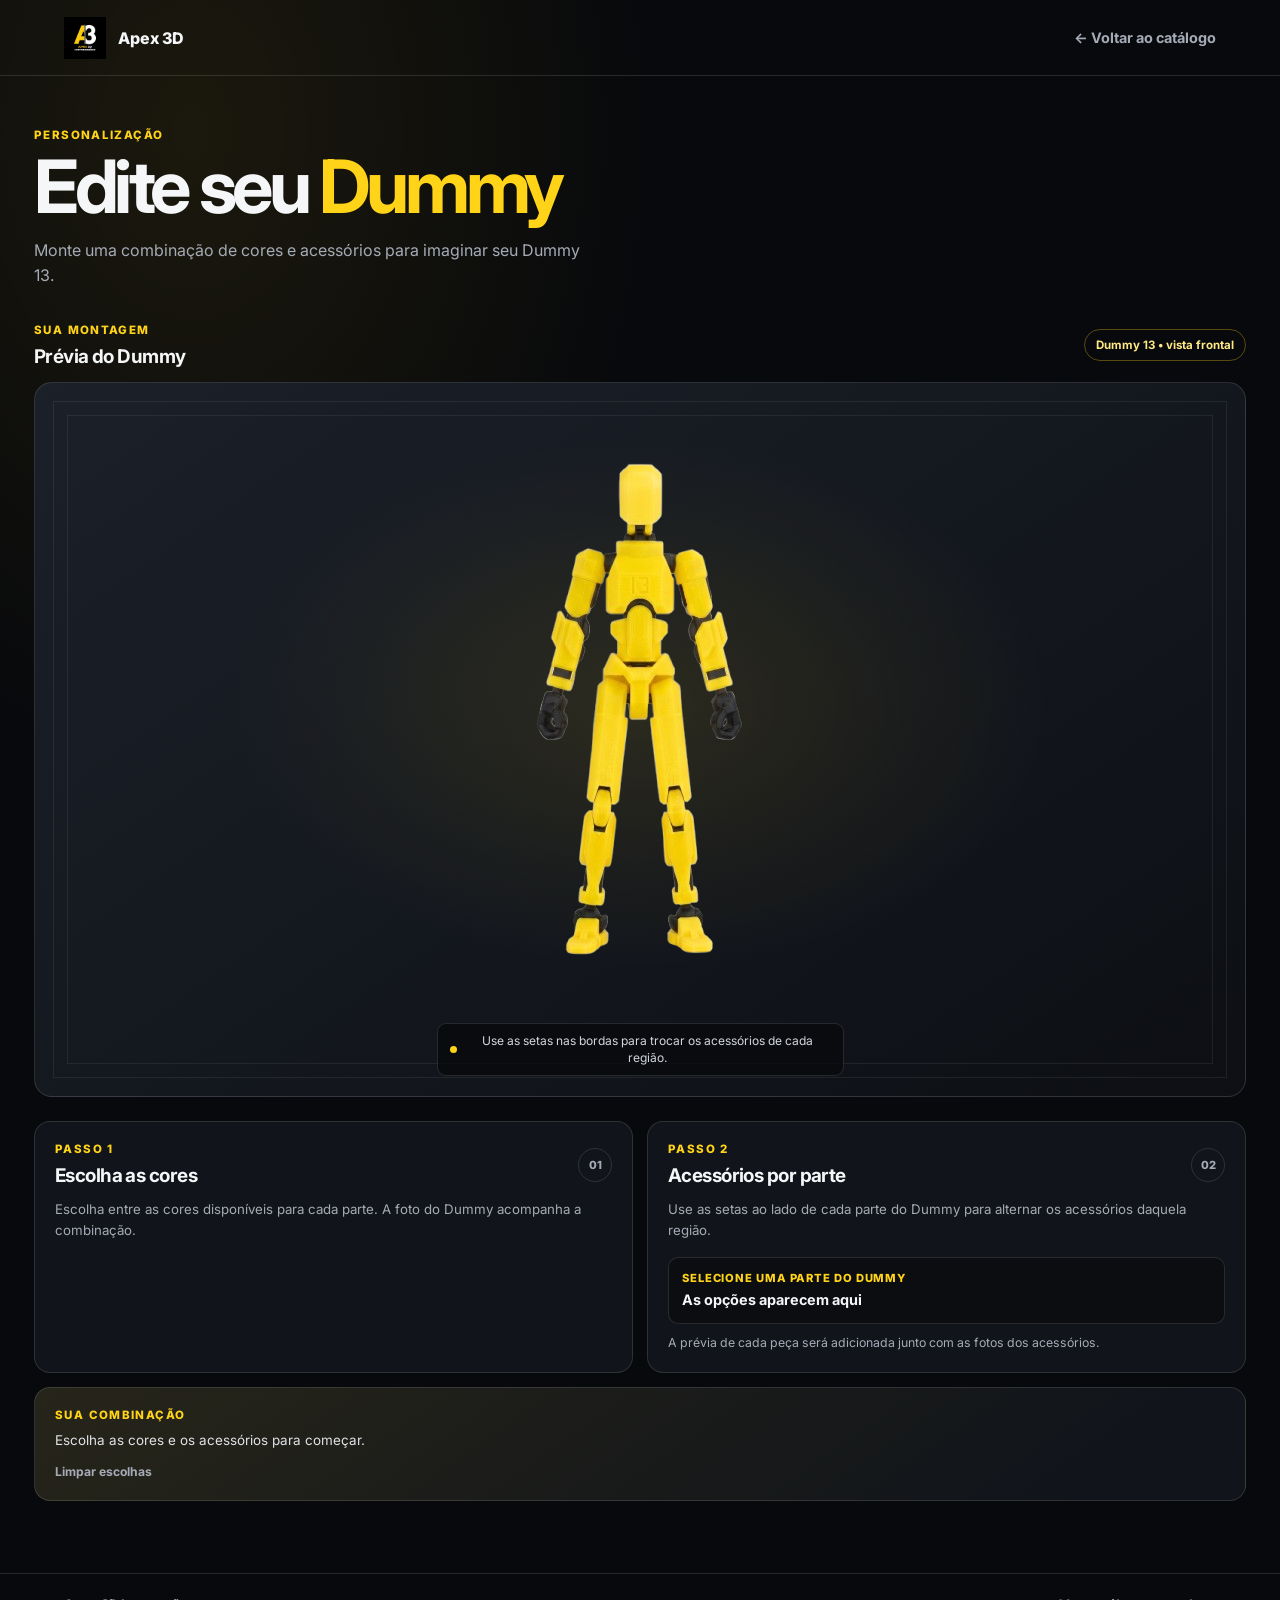
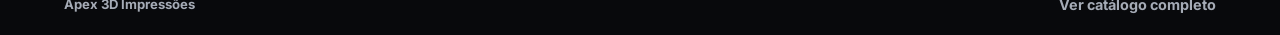
==== edite-seu-dummy.html @ 7285c88b "4" ====
<!DOCTYPE html>
<html lang="pt-BR">
<head>
  <meta charset="UTF-8">
  <meta name="viewport" content="width=device-width, initial-scale=1.0">
  <meta name="description" content="Monte as cores e os acessórios do seu Dummy 13.">
  <title>Edite seu Dummy | Apex 3D</title>
  <link rel="preconnect" href="https://fonts.googleapis.com">
  <link rel="preconnect" href="https://fonts.gstatic.com" crossorigin>
  <link href="https://fonts.googleapis.com/css2?family=Inter:wght@400;500;600;700;800&display=swap" rel="stylesheet">
  <link rel="stylesheet" href="edite-seu-dummy.css?v=20261012c">
  <script src="edite-seu-dummy.js?v=20261012c" defer></script>
</head>
<body>
  <header class="customizer-header">
    <a class="brand" href="index.html" aria-label="Voltar para Apex 3D">
      <img src="logo-apex-3d.png" alt="">
      <span>Apex 3D</span>
    </a>
    <a class="back-link" href="index.html#catalogo">← Voltar ao catálogo</a>
  </header>

  <main class="customizer">
    <section class="intro">
      <p class="eyebrow">Personalização</p>
      <h1>Edite seu <span>Dummy</span></h1>
      <p>Monte uma combinação de cores e acessórios para imaginar seu Dummy 13.</p>
    </section>

    <section class="builder" aria-label="Personalizador do Dummy">
      <div class="preview-column">
        <div class="preview-heading">
          <div><p class="eyebrow">Sua montagem</p><h2>Prévia do Dummy</h2></div>
          <span class="preview-badge">Dummy 13 • vista frontal</span>
        </div>
        <div class="dummy-stage">
          <div class="dummy-wrap">
            <img class="dummy-fallback" src="Fotos/Monte seu dummy/Dummys em pé sepaarados por cores/Dummy Amarelo.png" alt="Dummy 13 amarelo, em pé e visto de frente">
            <canvas class="dummy-figure" width="432" height="578" data-dummy-canvas role="img" aria-label="Dummy 13 em pé, com cores personalizadas"></canvas>
          </div>
          <div class="part-arrows" data-part-arrows aria-label="Escolha acessórios por parte do Dummy"></div>
          <div class="stage-caption"><span class="stage-dot"></span>Use as setas nas bordas para trocar os acessórios de cada região.</div>
        </div>
      </div>

      <aside class="controls-column">
        <div class="control-section">
          <div class="section-title"><div><p class="eyebrow">Passo 1</p><h2>Escolha as cores</h2></div><span class="step-number">01</span></div>
          <p class="control-help">Escolha entre as cores disponíveis para cada parte. A foto do Dummy acompanha a combinação.</p>
          <div class="color-controls" data-color-controls></div>
        </div>
        <div class="control-section accessory-controls">
          <div class="section-title"><div><p class="eyebrow">Passo 2</p><h2>Acessórios por parte</h2></div><span class="step-number">02</span></div>
          <p class="control-help">Use as setas ao lado de cada parte do Dummy para alternar os acessórios daquela região.</p>
          <div class="active-part-card" aria-live="polite">
            <span class="active-part-label" data-active-part>Selecione uma parte do Dummy</span>
            <strong data-active-accessory>As opções aparecem aqui</strong>
          </div>
          <p class="accessory-note">A prévia de cada peça será adicionada junto com as fotos dos acessórios.</p>
        </div>
        <div class="selection-summary" aria-live="polite">
          <p class="eyebrow">Sua combinação</p>
          <p data-selection-summary>Escolha as cores e os acessórios para começar.</p>
          <button class="reset-button" type="button" data-reset>Limpar escolhas</button>
        </div>
      </aside>
    </section>
  </main>
  <footer class="customizer-footer"><span>Apex 3D Impressões</span><a href="index.html#catalogo">Ver catálogo completo</a></footer>
</body>
</html>
---- edite-seu-dummy.css ----
:root{color-scheme:dark;--bg:#08090c;--surface:#11141a;--surface-2:#171b23;--line:rgba(255,255,255,.12);--text:#f5f6f8;--muted:#a5abb6;--accent:#ffd318;--green:#25d366;--head:#ffd318;--torso:#ffd318;--arms:#ffd318;--hands:#ffd318;--legs:#ffd318;--feet:#ffd318}
*{box-sizing:border-box}body{background:radial-gradient(ellipse at 15% 8%,rgba(255,211,24,.08),transparent 30%),var(--bg);color:var(--text);font-family:Inter,system-ui,sans-serif;margin:0;min-height:100vh}a{color:inherit;text-decoration:none}.customizer-header{align-items:center;border-bottom:1px solid var(--line);display:flex;height:76px;justify-content:space-between;padding:0 clamp(18px,5vw,72px)}.brand{align-items:center;display:flex;font-weight:800;gap:12px}.brand img{height:42px;object-fit:contain;width:42px}.back-link,.customizer-footer a{color:var(--muted);font-size:.9rem;font-weight:700}.back-link:hover,.customizer-footer a:hover{color:var(--accent)}.customizer{margin:auto;max-width:1260px;padding:52px 24px 72px}.intro{margin-bottom:34px}.eyebrow{color:var(--accent);font-size:.72rem;font-weight:800;letter-spacing:.12em;margin:0 0 8px;text-transform:uppercase}.intro h1{font-size:clamp(2.5rem,6vw,4.6rem);letter-spacing:-.06em;line-height:1;margin:0}.intro h1 span{color:var(--accent)}.intro>p:last-child{color:var(--muted);line-height:1.6;margin:14px 0 0;max-width:560px}.builder{align-items:start;display:grid;gap:24px;grid-template-columns:minmax(0,1.15fr) minmax(320px,.85fr)}.preview-column,.controls-column{min-width:0}.preview-heading,.section-title{align-items:center;display:flex;justify-content:space-between}.preview-heading{margin-bottom:14px}.preview-heading h2,.section-title h2{font-size:1.18rem;letter-spacing:-.03em;margin:0}.preview-badge{border:1px solid rgba(255,211,24,.32);border-radius:99px;color:#ffe984;font-size:.72rem;font-weight:700;padding:8px 11px}.dummy-stage{align-items:center;background:radial-gradient(ellipse at 50% 45%,rgba(255,211,24,.10),transparent 48%),linear-gradient(145deg,#1b2029,#0d0f14);border:1px solid var(--line);border-radius:18px;display:flex;flex-direction:column;justify-content:center;min-height:510px;overflow:hidden;padding:20px;position:relative}.dummy-stage:before,.dummy-stage:after{border:1px solid rgba(255,255,255,.07);content:"";inset:18px;pointer-events:none;position:absolute}.dummy-stage:after{inset:32px}.dummy-figure{height:min(420px,76vw);max-width:100%;position:relative;width:310px;z-index:1}.part-head{fill:var(--head)}.part-neck,.part-torso{fill:var(--torso)}.part-arm{fill:var(--arms)}.part-hand{fill:var(--hands)}.part-leg{fill:var(--legs)}.part-foot{fill:var(--feet)}.joint-fill{fill:#d8d9de}.joint{fill:none;stroke:#11151b;stroke-width:5}.stage-caption{align-items:center;background:rgba(8,9,12,.78);border:1px solid var(--line);border-radius:9px;color:#d3d6dd;display:flex;font-size:.75rem;gap:8px;line-height:1.4;max-width:440px;padding:9px 12px;position:relative;text-align:center;z-index:1}.stage-dot{background:var(--accent);border-radius:50%;flex:0 0 7px;height:7px}.accessory-preview{align-items:center;display:grid;gap:10px;grid-template-columns:42px minmax(0,1fr) 42px;margin-top:14px}.arrow-button{background:var(--surface-2);border:1px solid var(--line);border-radius:10px;color:var(--text);cursor:pointer;font-size:1.8rem;height:42px;line-height:1}.arrow-button:hover{border-color:var(--accent);color:var(--accent)}.accessory-card{align-items:center;background:var(--surface);border:1px solid var(--line);border-radius:14px;display:flex;gap:14px;min-height:104px;padding:12px}.accessory-image-placeholder{align-items:center;background:linear-gradient(145deg,#262b35,#11141a);border:1px dashed rgba(255,255,255,.2);border-radius:10px;color:var(--accent);display:flex;flex:0 0 76px;font-size:1.6rem;height:76px;justify-content:center}.accessory-card h3{font-size:.96rem;margin:0 0 5px}.accessory-note{color:var(--muted);font-size:.78rem;line-height:1.45;margin:0}.accessory-card .eyebrow{font-size:.62rem}.controls-column{display:grid;gap:14px}.control-section,.selection-summary{background:var(--surface);border:1px solid var(--line);border-radius:16px;padding:20px}.section-title{margin-bottom:12px}.step-number{align-items:center;border:1px solid var(--line);border-radius:50%;color:var(--muted);display:flex;font-size:.7rem;font-weight:800;height:34px;justify-content:center;width:34px}.control-help{color:var(--muted);font-size:.83rem;line-height:1.55;margin:0 0 16px}.color-controls{display:grid;gap:10px}.color-row{align-items:center;display:grid;gap:12px;grid-template-columns:minmax(90px,1fr) minmax(130px,1.15fr)}.color-row label{color:#e2e4e9;font-size:.84rem;font-weight:700}.color-select{background:#0b0d11;border:1px solid var(--line);border-radius:8px;color:var(--text);font:inherit;font-size:.8rem;min-height:40px;padding:0 10px;width:100%}.color-select:focus{border-color:var(--accent);outline:2px solid rgba(255,211,24,.2)}.accessory-position{color:var(--muted);font-size:.78rem;margin:4px 0 12px}.select-accessory{background:var(--accent);border:0;border-radius:9px;color:#111;cursor:pointer;font:inherit;font-size:.86rem;font-weight:800;min-height:44px;width:100%}.select-accessory:hover{filter:brightness(1.06)}.select-accessory.is-selected{background:#26352b;color:#a6ffc3;outline:1px solid rgba(37,211,102,.45)}.selection-summary{background:linear-gradient(145deg,rgba(255,211,24,.09),transparent 85%),var(--surface)}.selection-summary>p:nth-child(2){color:#e0e2e7;font-size:.84rem;line-height:1.6;margin:0}.reset-button{background:transparent;border:0;color:var(--muted);cursor:pointer;font:inherit;font-size:.76rem;font-weight:700;margin-top:12px;padding:0}.reset-button:hover{color:var(--text)}.customizer-footer{align-items:center;border-top:1px solid var(--line);color:var(--muted);display:flex;font-size:.82rem;font-weight:700;justify-content:space-between;padding:22px clamp(18px,5vw,72px)}@media(max-width:850px){.builder{grid-template-columns:1fr}.preview-column{order:0}.controls-column{order:1}.dummy-stage{min-height:450px}}@media(max-width:520px){.customizer-header{height:64px;padding:0 14px}.brand img{height:34px;width:34px}.back-link{font-size:.77rem}.customizer{padding:36px 14px 50px}.intro{margin-bottom:24px}.dummy-stage{min-height:390px;padding:12px}.dummy-figure{height:340px;width:260px}.stage-caption{font-size:.68rem}.preview-badge{font-size:.64rem;padding:7px 8px}.control-section,.selection-summary{padding:16px}.color-row{grid-template-columns:minmax(74px,.8fr) minmax(120px,1.2fr)}.customizer-footer{padding:18px 14px}}

/* Real Dummy photo and accessory arrows around the body */
.dummy-stage{min-height:700px;overflow:hidden;padding:20px 8px}
.dummy-wrap{align-items:center;display:flex;justify-content:center;min-height:620px;position:relative;width:100%}
.dummy-figure{display:block;filter:drop-shadow(0 18px 20px rgba(0,0,0,.42));height:auto;max-height:none;position:relative;width:min(100%,432px);z-index:1}
.dummy-source{display:none}
.part-arrows{inset:0;pointer-events:none;position:absolute;z-index:3}
.part-control{align-items:center;background:rgba(13,15,20,.94);border:1px solid rgba(255,255,255,.17);border-radius:11px;display:flex;gap:4px;height:48px;justify-content:space-between;padding:4px;pointer-events:auto;position:absolute;width:162px}
.part-control--left{left:2px}
.part-control--right{right:2px}
.part-control button{background:#242a34;border:0;border-radius:7px;color:#fff;cursor:pointer;flex:0 0 28px;font-size:1.3rem;height:34px;line-height:1}
.part-control button:hover{background:var(--accent);color:#111}
.part-control-copy{display:grid;gap:3px;min-width:0;text-align:center}
.part-control-copy strong{font-size:.68rem}
.part-control-copy small{color:#c3c7cf;font-size:.58rem;overflow:hidden;text-overflow:ellipsis;white-space:nowrap;max-width:84px}
.color-row{grid-template-columns:minmax(76px,.75fr) minmax(125px,1.25fr)}
.active-part-card{background:#0b0d11;border:1px solid var(--line);border-radius:10px;display:grid;gap:5px;padding:13px}
.active-part-label{color:var(--accent);font-size:.7rem;font-weight:800;letter-spacing:.08em;text-transform:uppercase}
.active-part-card strong{font-size:.9rem;line-height:1.4}
.accessory-note{color:var(--muted);font-size:.77rem;line-height:1.5;margin:10px 0 0}
@media(max-width:850px){.dummy-stage{min-height:660px}.dummy-wrap{min-height:590px}}
@media(max-width:520px){.dummy-stage{min-height:565px;padding:12px 4px}.dummy-wrap{min-height:500px}.dummy-figure{width:min(100%,280px)}.part-control{height:40px;width:126px}.part-control--left{left:0}.part-control--right{right:0}.part-control button{flex-basis:23px;font-size:1.05rem;height:30px}.part-control-copy{gap:2px}.part-control-copy strong{font-size:.62rem}.part-control-copy small{font-size:.52rem;max-width:64px}.stage-caption{font-size:.64rem;padding:8px 9px}}.dummy-wrap{width:100%}.dummy-fallback{height:auto;left:50%;max-height:none;position:absolute;top:50%;transform:translate(-50%,-50%);width:min(100%,432px);z-index:0}.dummy-figure{z-index:1}.customizer{width:100%}.builder{width:100%}
@media(max-width:1200px){.builder{grid-template-columns:minmax(0,1fr)}.controls-column{grid-template-columns:repeat(2,minmax(0,1fr))}.selection-summary{grid-column:1/-1}}
@media(max-width:850px){.controls-column{grid-template-columns:1fr}.selection-summary{grid-column:auto}}

/* One cycling arrow per body region, attached to the preview frame edges. */
.dummy-stage{overflow:hidden}
.part-arrows{inset:18px;pointer-events:none;position:absolute;z-index:4}
.part-control{align-items:center;background:transparent;border:0;border-radius:0;display:flex;gap:7px;height:auto;justify-content:flex-start;padding:0;pointer-events:auto;position:absolute;width:clamp(108px,22%,158px)}
.part-control--left{left:0}
.part-control--right{justify-content:flex-end;right:0}
.part-control button{align-items:center;background:rgba(255,211,24,.96);border:1px solid rgba(255,255,255,.4);border-radius:9px;box-shadow:0 3px 12px rgba(0,0,0,.35);color:#111;display:flex;flex:0 0 38px;font-size:1.55rem;height:38px;justify-content:center;line-height:1;order:0}
.part-control--right button{order:2}
.part-control button:hover{background:#fff;color:#111;transform:scale(1.06)}
.part-control-copy{background:rgba(8,9,12,.88);border:1px solid rgba(255,255,255,.15);border-radius:8px;display:grid;gap:2px;min-width:0;padding:6px 7px;text-align:left}
.part-control--right .part-control-copy{text-align:right}
.part-control-copy strong{font-size:.66rem}
.part-control-copy small{color:#c3c7cf;font-size:.56rem;max-width:100%;overflow:hidden;text-overflow:ellipsis;white-space:nowrap}
@media(max-width:520px){.part-arrows{inset:14px 8px}.part-control{gap:4px;width:112px}.part-control button{border-radius:8px;flex-basis:31px;font-size:1.25rem;height:33px}.part-control-copy{padding:5px}.part-control-copy strong{font-size:.6rem}.part-control-copy small{font-size:.5rem}}
@media(max-width:1400px){.builder{grid-template-columns:minmax(0,1fr)}.controls-column{grid-template-columns:repeat(2,minmax(0,1fr))}.selection-summary{grid-column:1/-1}}
@media(max-width:850px){.controls-column{grid-template-columns:1fr}.selection-summary{grid-column:auto}}
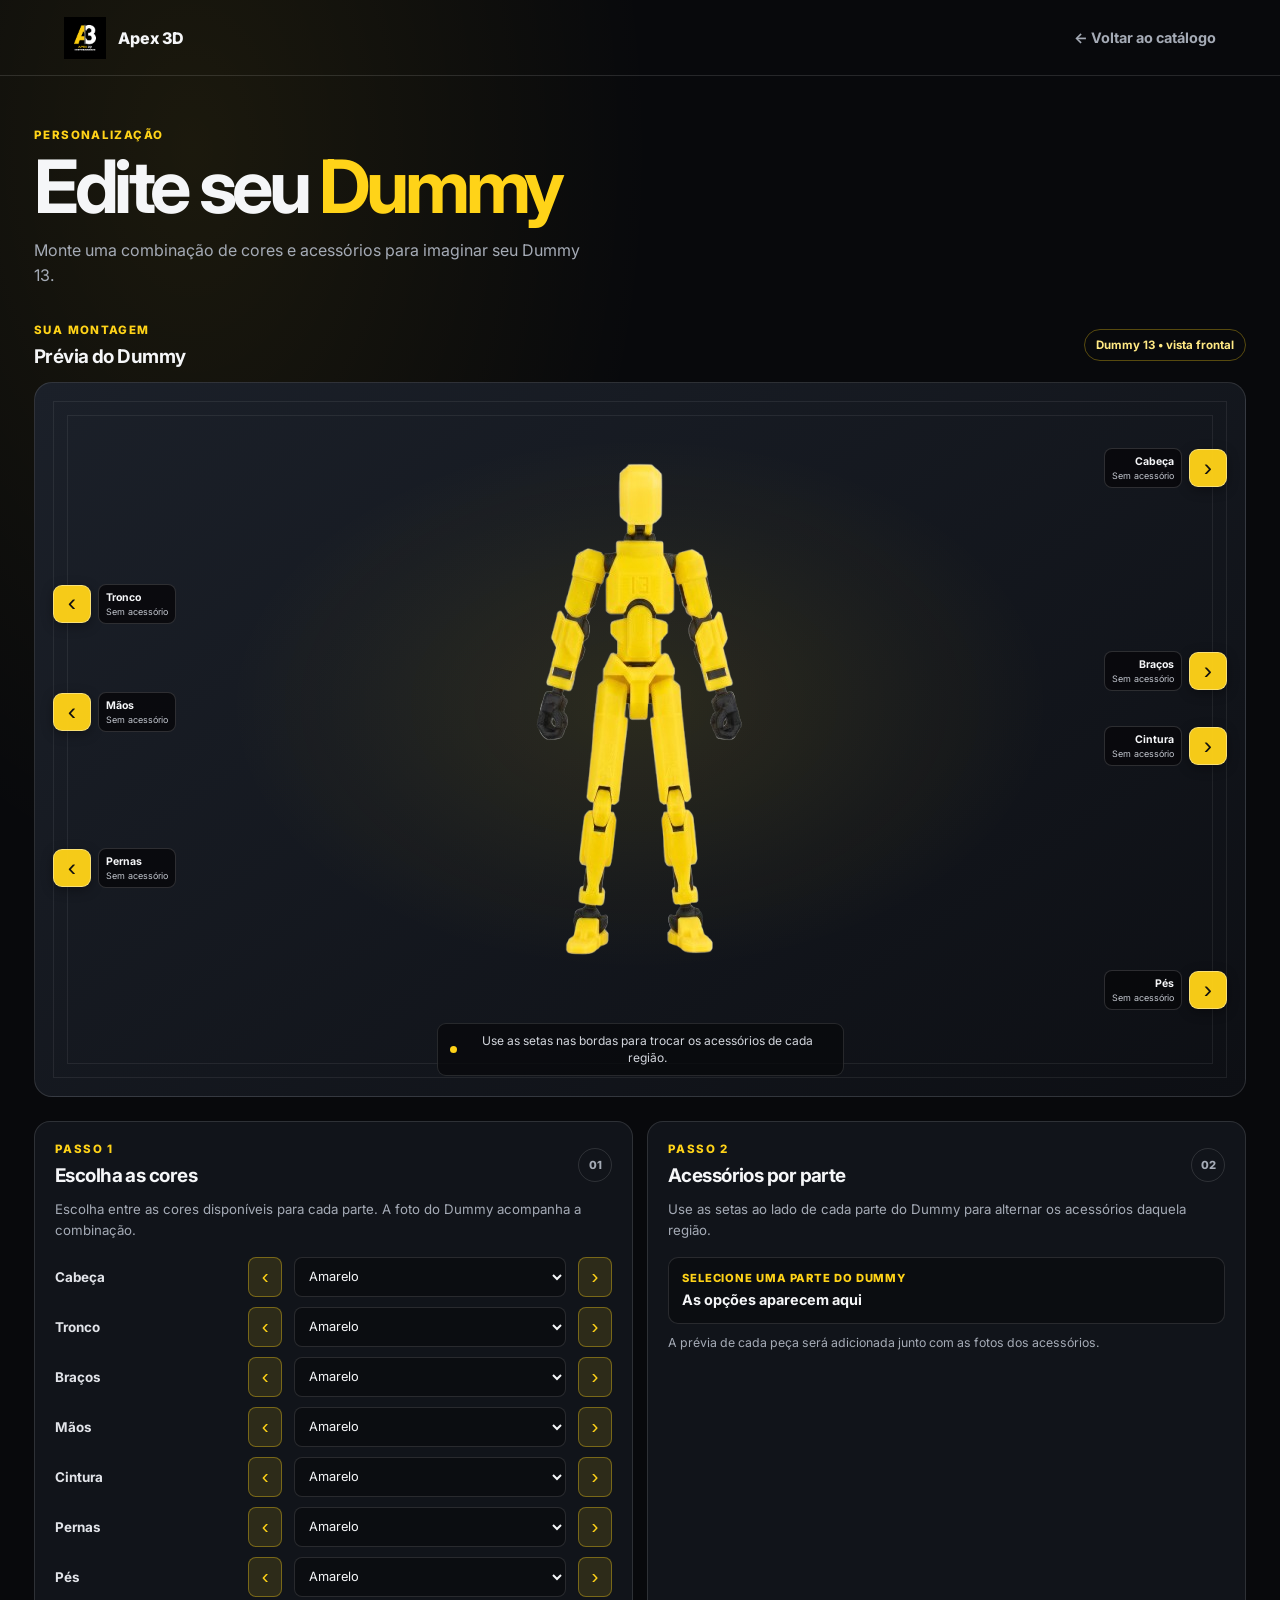
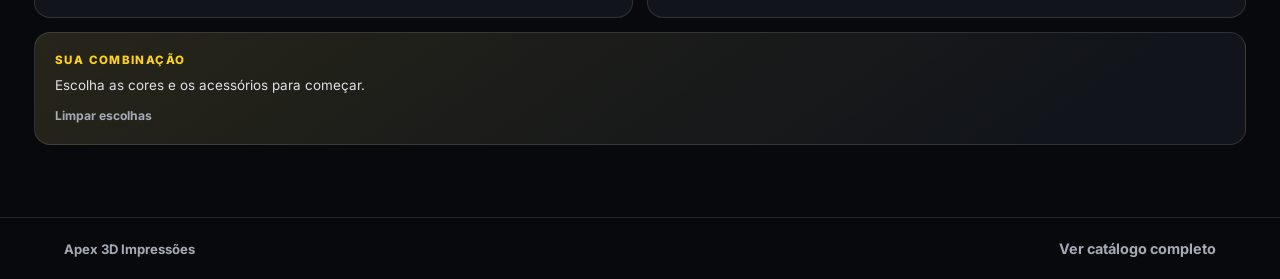
==== commit 55f1316c: "5" ====
--- a/edite-seu-dummy.html
+++ b/edite-seu-dummy.html
@@ -8,8 +8,7 @@
   <link rel="preconnect" href="https://fonts.googleapis.com">
   <link rel="preconnect" href="https://fonts.gstatic.com" crossorigin>
   <link href="https://fonts.googleapis.com/css2?family=Inter:wght@400;500;600;700;800&display=swap" rel="stylesheet">
-  <link rel="stylesheet" href="edite-seu-dummy.css?v=20261012c">
-  <script src="edite-seu-dummy.js?v=20261012c" defer></script>
+  <link rel="stylesheet" href="edite-seu-dummy.css?v=20261012g">
 </head>
 <body>
   <header class="customizer-header">
@@ -38,7 +37,15 @@
             <img class="dummy-fallback" src="Fotos/Monte seu dummy/Dummys em pé sepaarados por cores/Dummy Amarelo.png" alt="Dummy 13 amarelo, em pé e visto de frente">
             <canvas class="dummy-figure" width="432" height="578" data-dummy-canvas role="img" aria-label="Dummy 13 em pé, com cores personalizadas"></canvas>
           </div>
-          <div class="part-arrows" data-part-arrows aria-label="Escolha acessórios por parte do Dummy"></div>
+          <div class="part-arrows" data-part-arrows aria-label="Escolha acessórios por parte do Dummy">
+            <div class="part-control part-control--right" style="top:7%" data-part="head"><span class="part-control-copy"><strong>Cabeça</strong><small>Sem acessório</small></span><button type="button" data-cycle aria-label="Próximo acessório para cabeça">›</button></div>
+            <div class="part-control part-control--left" style="top:27%" data-part="torso"><button type="button" data-cycle aria-label="Próximo acessório para tronco">‹</button><span class="part-control-copy"><strong>Tronco</strong><small>Sem acessório</small></span></div>
+            <div class="part-control part-control--right" style="top:37%" data-part="arms"><span class="part-control-copy"><strong>Braços</strong><small>Sem acessório</small></span><button type="button" data-cycle aria-label="Próximo acessório para braços">›</button></div>
+            <div class="part-control part-control--left" style="top:43%" data-part="hands"><button type="button" data-cycle aria-label="Próximo acessório para mãos">‹</button><span class="part-control-copy"><strong>Mãos</strong><small>Sem acessório</small></span></div>
+            <div class="part-control part-control--right" style="top:48%" data-part="waist"><span class="part-control-copy"><strong>Cintura</strong><small>Sem acessório</small></span><button type="button" data-cycle aria-label="Próximo acessório para cintura">›</button></div>
+            <div class="part-control part-control--left" style="top:66%" data-part="legs"><button type="button" data-cycle aria-label="Próximo acessório para pernas">‹</button><span class="part-control-copy"><strong>Pernas</strong><small>Sem acessório</small></span></div>
+            <div class="part-control part-control--right" style="top:84%" data-part="feet"><span class="part-control-copy"><strong>Pés</strong><small>Sem acessório</small></span><button type="button" data-cycle aria-label="Próximo acessório para pés">›</button></div>
+          </div>
           <div class="stage-caption"><span class="stage-dot"></span>Use as setas nas bordas para trocar os acessórios de cada região.</div>
         </div>
       </div>
@@ -47,7 +54,15 @@
         <div class="control-section">
           <div class="section-title"><div><p class="eyebrow">Passo 1</p><h2>Escolha as cores</h2></div><span class="step-number">01</span></div>
           <p class="control-help">Escolha entre as cores disponíveis para cada parte. A foto do Dummy acompanha a combinação.</p>
-          <div class="color-controls" data-color-controls></div>
+          <div class="color-controls" data-color-controls>
+            <div class="color-row"><label for="color-head">Cabeça</label><button class="color-step" type="button" data-color-step="-1" data-color-key="head" aria-label="Cor anterior para Cabeça">‹</button><select class="color-select" id="color-head" data-piece="head"><option>Amarelo</option><option>Azul</option><option>Preto</option><option>Rosa</option><option>Verde</option><option>Vermelho</option></select><button class="color-step" type="button" data-color-step="1" data-color-key="head" aria-label="Próxima cor para Cabeça">›</button></div>
+            <div class="color-row"><label for="color-torso">Tronco</label><button class="color-step" type="button" data-color-step="-1" data-color-key="torso" aria-label="Cor anterior para Tronco">‹</button><select class="color-select" id="color-torso" data-piece="torso"><option>Amarelo</option><option>Azul</option><option>Preto</option><option>Rosa</option><option>Verde</option><option>Vermelho</option></select><button class="color-step" type="button" data-color-step="1" data-color-key="torso" aria-label="Próxima cor para Tronco">›</button></div>
+            <div class="color-row"><label for="color-arms">Braços</label><button class="color-step" type="button" data-color-step="-1" data-color-key="arms" aria-label="Cor anterior para Braços">‹</button><select class="color-select" id="color-arms" data-piece="arms"><option>Amarelo</option><option>Azul</option><option>Preto</option><option>Rosa</option><option>Verde</option><option>Vermelho</option></select><button class="color-step" type="button" data-color-step="1" data-color-key="arms" aria-label="Próxima cor para Braços">›</button></div>
+            <div class="color-row"><label for="color-hands">Mãos</label><button class="color-step" type="button" data-color-step="-1" data-color-key="hands" aria-label="Cor anterior para Mãos">‹</button><select class="color-select" id="color-hands" data-piece="hands"><option>Amarelo</option><option>Azul</option><option>Preto</option><option>Rosa</option><option>Verde</option><option>Vermelho</option></select><button class="color-step" type="button" data-color-step="1" data-color-key="hands" aria-label="Próxima cor para Mãos">›</button></div>
+            <div class="color-row"><label for="color-waist">Cintura</label><button class="color-step" type="button" data-color-step="-1" data-color-key="waist" aria-label="Cor anterior para Cintura">‹</button><select class="color-select" id="color-waist" data-piece="waist"><option>Amarelo</option><option>Azul</option><option>Preto</option><option>Rosa</option><option>Verde</option><option>Vermelho</option></select><button class="color-step" type="button" data-color-step="1" data-color-key="waist" aria-label="Próxima cor para Cintura">›</button></div>
+            <div class="color-row"><label for="color-legs">Pernas</label><button class="color-step" type="button" data-color-step="-1" data-color-key="legs" aria-label="Cor anterior para Pernas">‹</button><select class="color-select" id="color-legs" data-piece="legs"><option>Amarelo</option><option>Azul</option><option>Preto</option><option>Rosa</option><option>Verde</option><option>Vermelho</option></select><button class="color-step" type="button" data-color-step="1" data-color-key="legs" aria-label="Próxima cor para Pernas">›</button></div>
+            <div class="color-row"><label for="color-feet">Pés</label><button class="color-step" type="button" data-color-step="-1" data-color-key="feet" aria-label="Cor anterior para Pés">‹</button><select class="color-select" id="color-feet" data-piece="feet"><option>Amarelo</option><option>Azul</option><option>Preto</option><option>Rosa</option><option>Verde</option><option>Vermelho</option></select><button class="color-step" type="button" data-color-step="1" data-color-key="feet" aria-label="Próxima cor para Pés">›</button></div>
+          </div>
         </div>
         <div class="control-section accessory-controls">
           <div class="section-title"><div><p class="eyebrow">Passo 2</p><h2>Acessórios por parte</h2></div><span class="step-number">02</span></div>
@@ -67,5 +82,6 @@
     </section>
   </main>
   <footer class="customizer-footer"><span>Apex 3D Impressões</span><a href="index.html#catalogo">Ver catálogo completo</a></footer>
+  <script src="edite-seu-dummy.js?v=20261012g"></script>
 </body>
 </html>
--- a/edite-seu-dummy.css
+++ b/edite-seu-dummy.css
@@ -24,6 +24,10 @@
 @media(max-width:520px){.dummy-stage{min-height:565px;padding:12px 4px}.dummy-wrap{min-height:500px}.dummy-figure{width:min(100%,280px)}.part-control{height:40px;width:126px}.part-control--left{left:0}.part-control--right{right:0}.part-control button{flex-basis:23px;font-size:1.05rem;height:30px}.part-control-copy{gap:2px}.part-control-copy strong{font-size:.62rem}.part-control-copy small{font-size:.52rem;max-width:64px}.stage-caption{font-size:.64rem;padding:8px 9px}}.dummy-wrap{width:100%}.dummy-fallback{height:auto;left:50%;max-height:none;position:absolute;top:50%;transform:translate(-50%,-50%);width:min(100%,432px);z-index:0}.dummy-figure{z-index:1}.customizer{width:100%}.builder{width:100%}
 @media(max-width:1200px){.builder{grid-template-columns:minmax(0,1fr)}.controls-column{grid-template-columns:repeat(2,minmax(0,1fr))}.selection-summary{grid-column:1/-1}}
 @media(max-width:850px){.controls-column{grid-template-columns:1fr}.selection-summary{grid-column:auto}}
+.color-row{grid-template-columns:minmax(75px,.8fr) 34px minmax(92px,1.2fr) 34px}
+.color-step{align-items:center;background:rgba(255,211,24,.12);border:1px solid rgba(255,211,24,.36);border-radius:8px;color:var(--accent);cursor:pointer;display:flex;font-size:1.3rem;height:40px;justify-content:center;line-height:1}
+.color-step:hover{background:var(--accent);color:#111}
+@media(max-width:520px){.color-row{grid-template-columns:minmax(65px,.8fr) 30px minmax(80px,1.2fr) 30px}.color-step{height:38px}}
 
 /* One cycling arrow per body region, attached to the preview frame edges. */
 .dummy-stage{overflow:hidden}
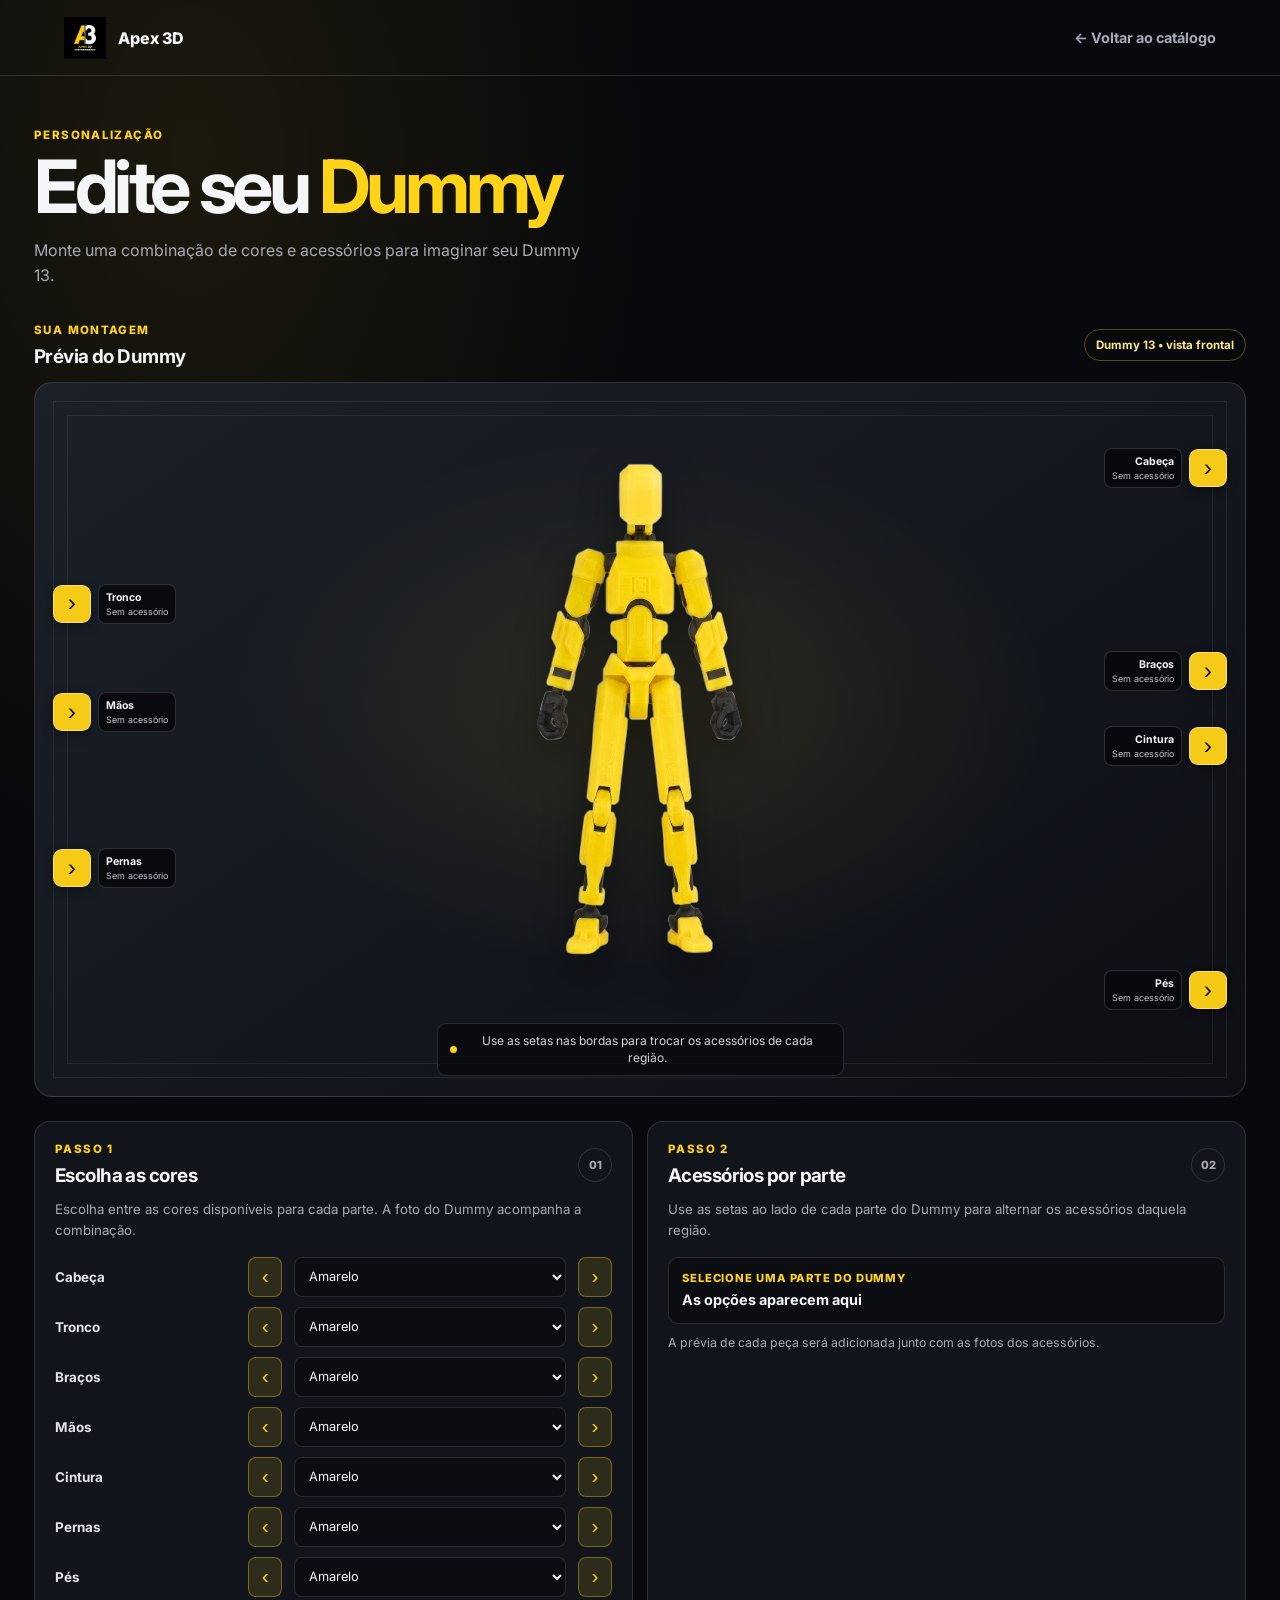
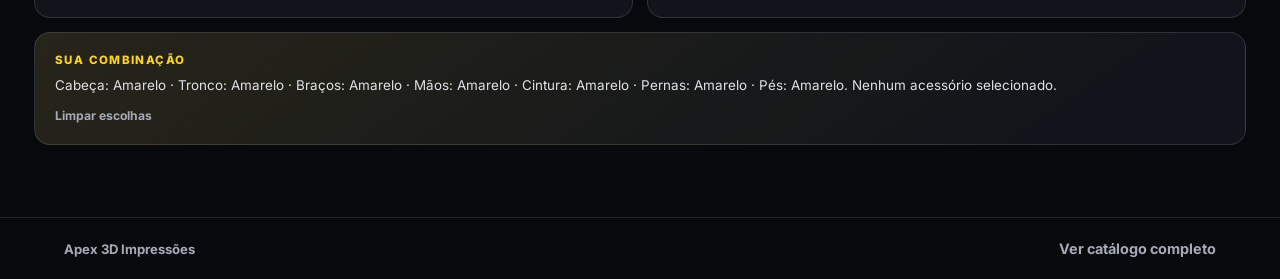
==== commit 8e867cef: "6" ====
--- a/edite-seu-dummy.html
+++ b/edite-seu-dummy.html
@@ -8,7 +8,7 @@
   <link rel="preconnect" href="https://fonts.googleapis.com">
   <link rel="preconnect" href="https://fonts.gstatic.com" crossorigin>
   <link href="https://fonts.googleapis.com/css2?family=Inter:wght@400;500;600;700;800&display=swap" rel="stylesheet">
-  <link rel="stylesheet" href="edite-seu-dummy.css?v=20261012g">
+  <link rel="stylesheet" href="edite-seu-dummy.css?v=20261012h">
 </head>
 <body>
   <header class="customizer-header">
@@ -82,6 +82,6 @@
     </section>
   </main>
   <footer class="customizer-footer"><span>Apex 3D Impressões</span><a href="index.html#catalogo">Ver catálogo completo</a></footer>
-  <script src="edite-seu-dummy.js?v=20261012g"></script>
+  <script src="edite-seu-dummy.js?v=20261012h"></script>
 </body>
 </html>
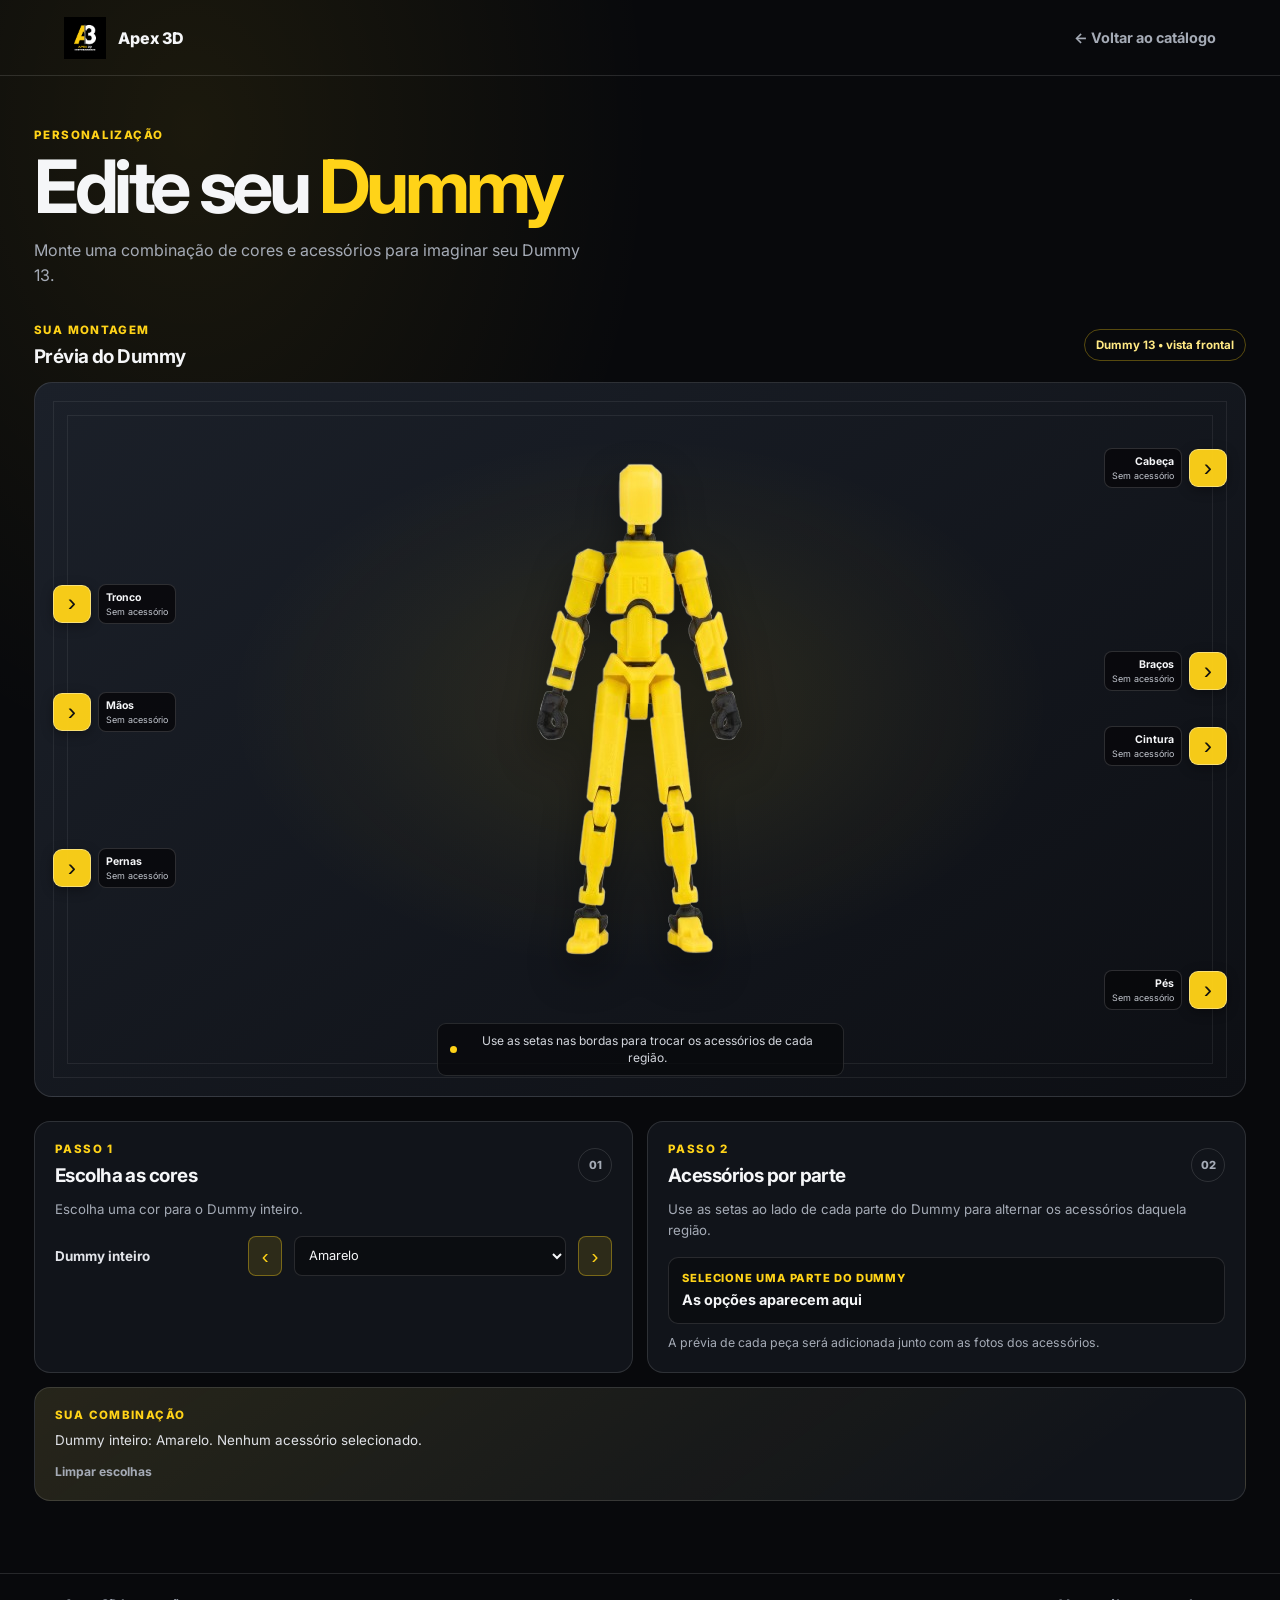
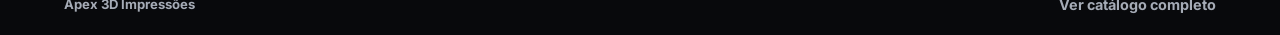
==== commit e326f94f: "0ijo" ====
--- a/edite-seu-dummy.html
+++ b/edite-seu-dummy.html
@@ -8,7 +8,7 @@
   <link rel="preconnect" href="https://fonts.googleapis.com">
   <link rel="preconnect" href="https://fonts.gstatic.com" crossorigin>
   <link href="https://fonts.googleapis.com/css2?family=Inter:wght@400;500;600;700;800&display=swap" rel="stylesheet">
-  <link rel="stylesheet" href="edite-seu-dummy.css?v=20261012h">
+  <link rel="stylesheet" href="edite-seu-dummy.css?v=20261012j">
 </head>
 <body>
   <header class="customizer-header">
@@ -53,15 +53,9 @@
       <aside class="controls-column">
         <div class="control-section">
           <div class="section-title"><div><p class="eyebrow">Passo 1</p><h2>Escolha as cores</h2></div><span class="step-number">01</span></div>
-          <p class="control-help">Escolha entre as cores disponíveis para cada parte. A foto do Dummy acompanha a combinação.</p>
+          <p class="control-help">Escolha uma cor para o Dummy inteiro.</p>
           <div class="color-controls" data-color-controls>
-            <div class="color-row"><label for="color-head">Cabeça</label><button class="color-step" type="button" data-color-step="-1" data-color-key="head" aria-label="Cor anterior para Cabeça">‹</button><select class="color-select" id="color-head" data-piece="head"><option>Amarelo</option><option>Azul</option><option>Preto</option><option>Rosa</option><option>Verde</option><option>Vermelho</option></select><button class="color-step" type="button" data-color-step="1" data-color-key="head" aria-label="Próxima cor para Cabeça">›</button></div>
-            <div class="color-row"><label for="color-torso">Tronco</label><button class="color-step" type="button" data-color-step="-1" data-color-key="torso" aria-label="Cor anterior para Tronco">‹</button><select class="color-select" id="color-torso" data-piece="torso"><option>Amarelo</option><option>Azul</option><option>Preto</option><option>Rosa</option><option>Verde</option><option>Vermelho</option></select><button class="color-step" type="button" data-color-step="1" data-color-key="torso" aria-label="Próxima cor para Tronco">›</button></div>
-            <div class="color-row"><label for="color-arms">Braços</label><button class="color-step" type="button" data-color-step="-1" data-color-key="arms" aria-label="Cor anterior para Braços">‹</button><select class="color-select" id="color-arms" data-piece="arms"><option>Amarelo</option><option>Azul</option><option>Preto</option><option>Rosa</option><option>Verde</option><option>Vermelho</option></select><button class="color-step" type="button" data-color-step="1" data-color-key="arms" aria-label="Próxima cor para Braços">›</button></div>
-            <div class="color-row"><label for="color-hands">Mãos</label><button class="color-step" type="button" data-color-step="-1" data-color-key="hands" aria-label="Cor anterior para Mãos">‹</button><select class="color-select" id="color-hands" data-piece="hands"><option>Amarelo</option><option>Azul</option><option>Preto</option><option>Rosa</option><option>Verde</option><option>Vermelho</option></select><button class="color-step" type="button" data-color-step="1" data-color-key="hands" aria-label="Próxima cor para Mãos">›</button></div>
-            <div class="color-row"><label for="color-waist">Cintura</label><button class="color-step" type="button" data-color-step="-1" data-color-key="waist" aria-label="Cor anterior para Cintura">‹</button><select class="color-select" id="color-waist" data-piece="waist"><option>Amarelo</option><option>Azul</option><option>Preto</option><option>Rosa</option><option>Verde</option><option>Vermelho</option></select><button class="color-step" type="button" data-color-step="1" data-color-key="waist" aria-label="Próxima cor para Cintura">›</button></div>
-            <div class="color-row"><label for="color-legs">Pernas</label><button class="color-step" type="button" data-color-step="-1" data-color-key="legs" aria-label="Cor anterior para Pernas">‹</button><select class="color-select" id="color-legs" data-piece="legs"><option>Amarelo</option><option>Azul</option><option>Preto</option><option>Rosa</option><option>Verde</option><option>Vermelho</option></select><button class="color-step" type="button" data-color-step="1" data-color-key="legs" aria-label="Próxima cor para Pernas">›</button></div>
-            <div class="color-row"><label for="color-feet">Pés</label><button class="color-step" type="button" data-color-step="-1" data-color-key="feet" aria-label="Cor anterior para Pés">‹</button><select class="color-select" id="color-feet" data-piece="feet"><option>Amarelo</option><option>Azul</option><option>Preto</option><option>Rosa</option><option>Verde</option><option>Vermelho</option></select><button class="color-step" type="button" data-color-step="1" data-color-key="feet" aria-label="Próxima cor para Pés">›</button></div>
+            <div class="color-row color-row--global"><label for="color-dummy">Dummy inteiro</label><button class="color-step" type="button" data-color-step="-1" aria-label="Cor anterior do Dummy">‹</button><select class="color-select" id="color-dummy" data-dummy-color aria-label="Cor do Dummy inteiro"><option>Amarelo</option><option>Azul</option><option>Preto</option><option>Rosa</option><option>Verde</option><option>Vermelho</option></select><button class="color-step" type="button" data-color-step="1" aria-label="Próxima cor do Dummy">›</button></div>
           </div>
         </div>
         <div class="control-section accessory-controls">
@@ -82,6 +76,6 @@
     </section>
   </main>
   <footer class="customizer-footer"><span>Apex 3D Impressões</span><a href="index.html#catalogo">Ver catálogo completo</a></footer>
-  <script src="edite-seu-dummy.js?v=20261012h"></script>
+  <script src="edite-seu-dummy.js?v=20261012j"></script>
 </body>
 </html>
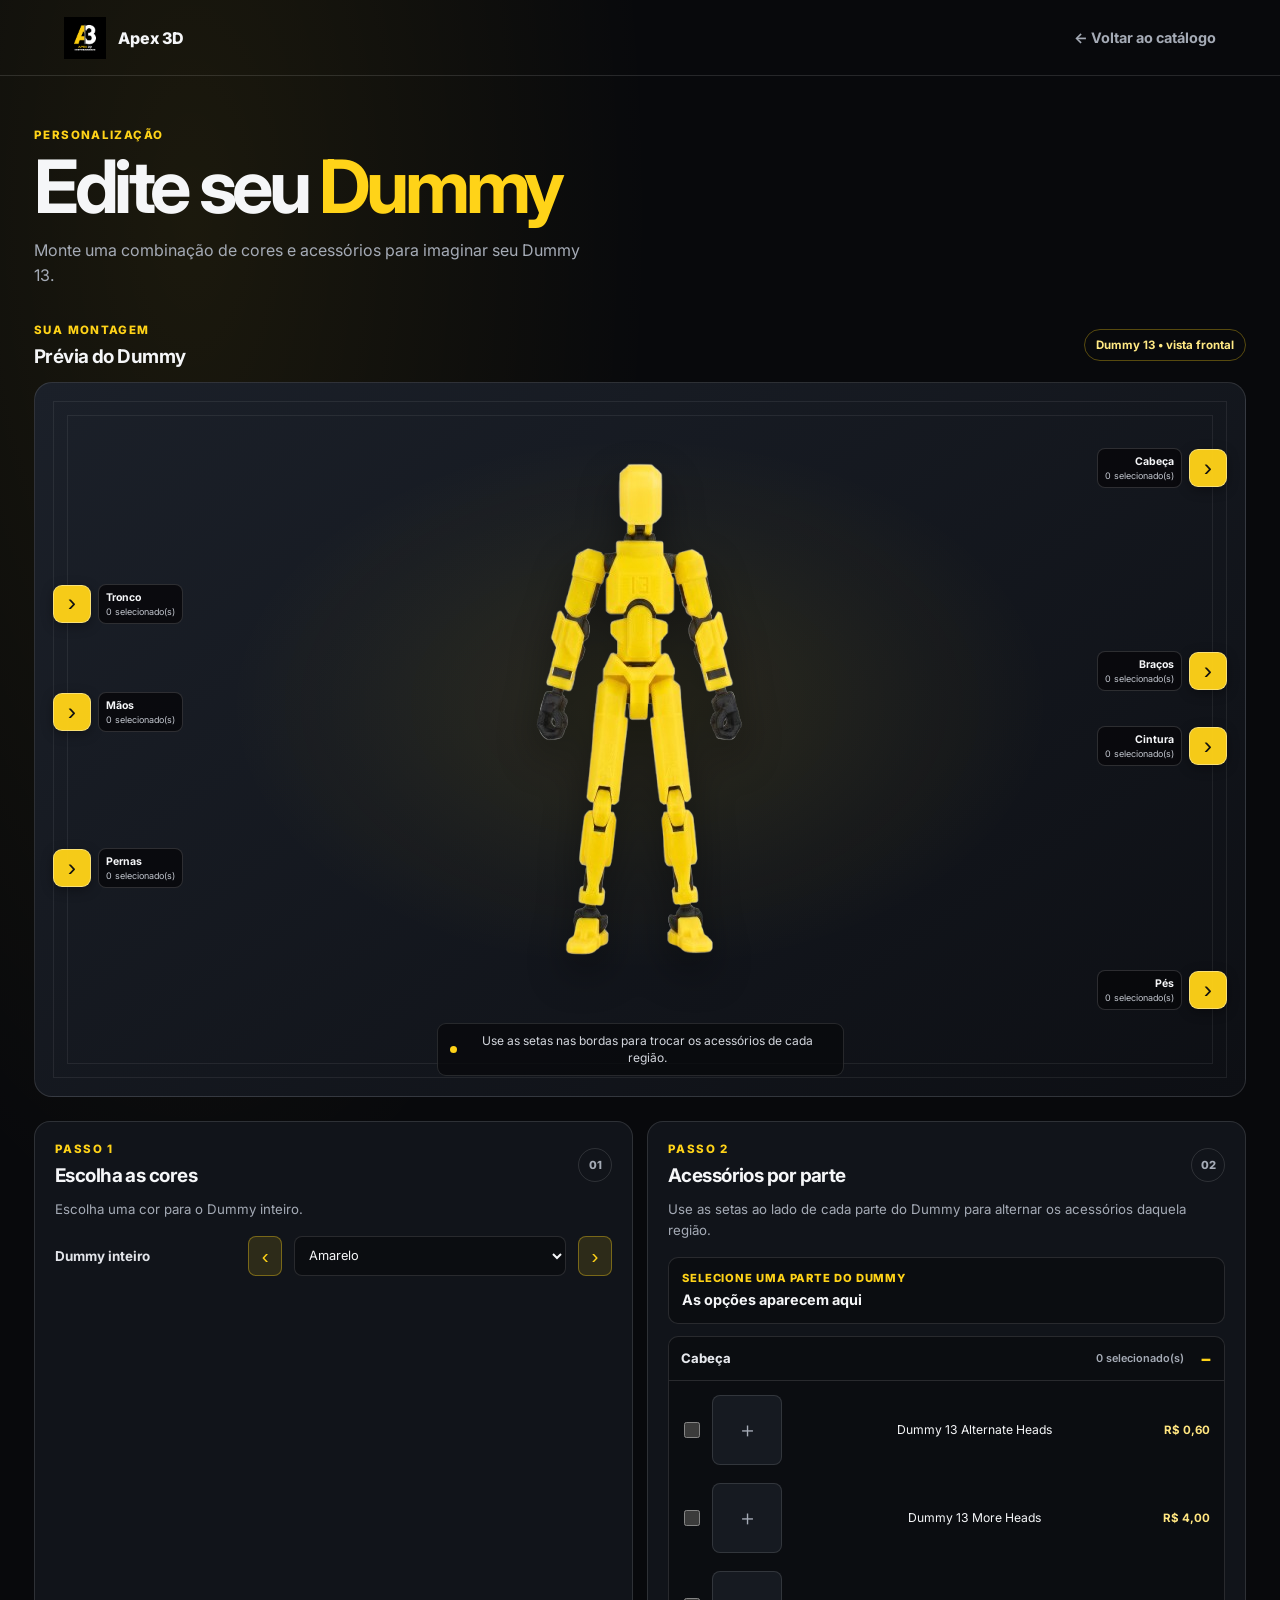
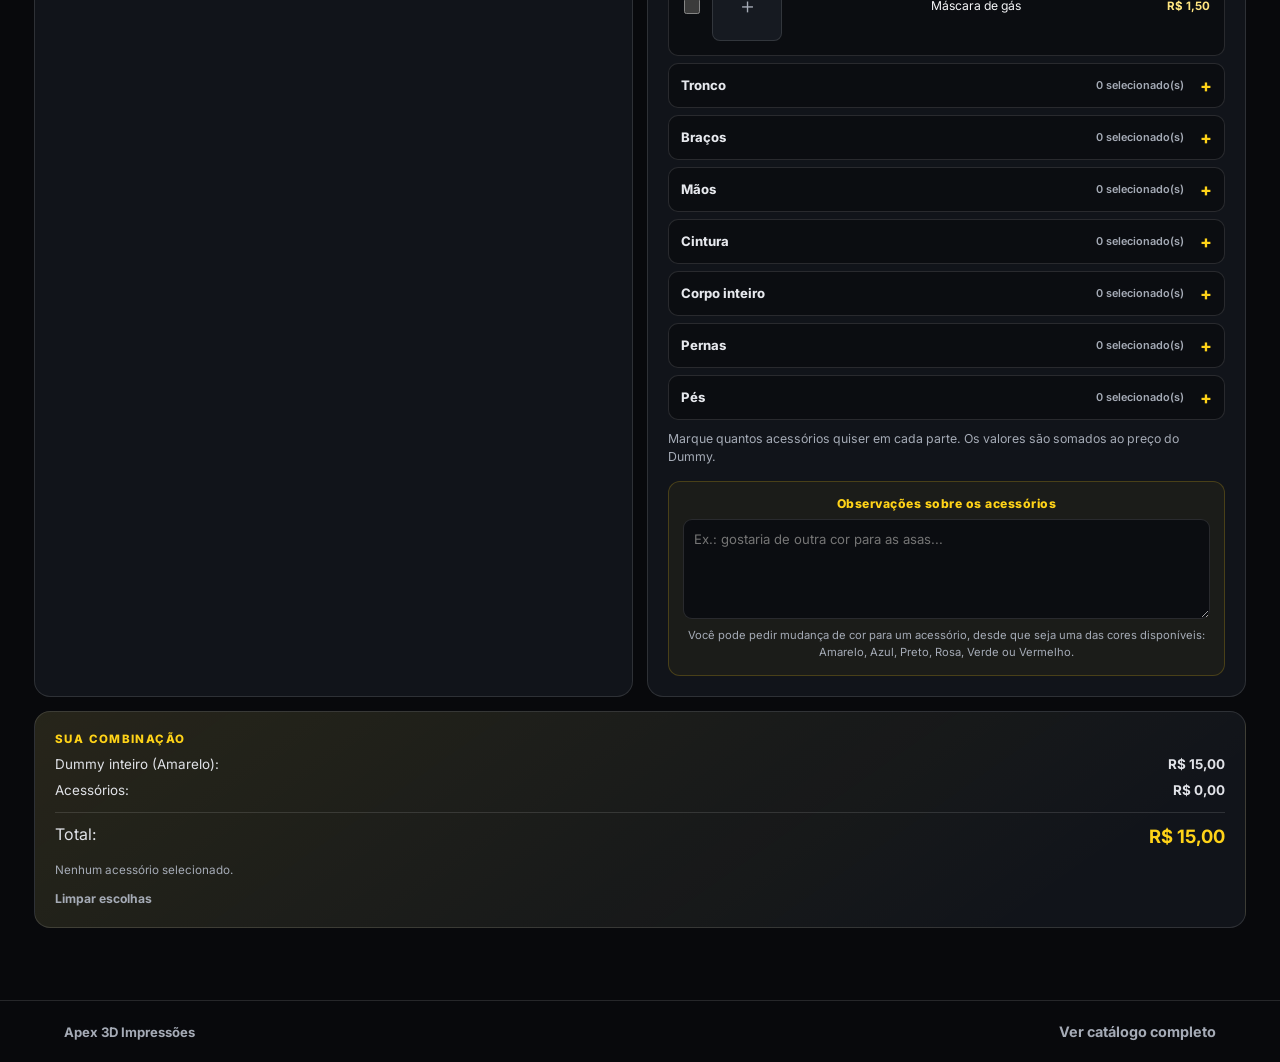
==== commit a6ca5499: "x s" ====
--- a/edite-seu-dummy.html
+++ b/edite-seu-dummy.html
@@ -8,7 +8,7 @@
   <link rel="preconnect" href="https://fonts.googleapis.com">
   <link rel="preconnect" href="https://fonts.gstatic.com" crossorigin>
   <link href="https://fonts.googleapis.com/css2?family=Inter:wght@400;500;600;700;800&display=swap" rel="stylesheet">
-  <link rel="stylesheet" href="edite-seu-dummy.css?v=20261012j">
+  <link rel="stylesheet" href="edite-seu-dummy.css?v=20261012m">
 </head>
 <body>
   <header class="customizer-header">
@@ -65,7 +65,13 @@
             <span class="active-part-label" data-active-part>Selecione uma parte do Dummy</span>
             <strong data-active-accessory>As opções aparecem aqui</strong>
           </div>
-          <p class="accessory-note">A prévia de cada peça será adicionada junto com as fotos dos acessórios.</p>
+          <div class="accessory-options" data-accessory-options></div>
+          <p class="accessory-note">Marque quantos acessórios quiser em cada parte. Os valores são somados ao preço do Dummy.</p>
+          <div class="accessory-observation">
+            <label for="accessory-observation">Observações sobre os acessórios</label>
+            <textarea id="accessory-observation" name="accessory-observation" rows="4" maxlength="500" placeholder="Ex.: gostaria de outra cor para as asas..."></textarea>
+            <small>Você pode pedir mudança de cor para um acessório, desde que seja uma das cores disponíveis: Amarelo, Azul, Preto, Rosa, Verde ou Vermelho.</small>
+          </div>
         </div>
         <div class="selection-summary" aria-live="polite">
           <p class="eyebrow">Sua combinação</p>
@@ -76,6 +82,6 @@
     </section>
   </main>
   <footer class="customizer-footer"><span>Apex 3D Impressões</span><a href="index.html#catalogo">Ver catálogo completo</a></footer>
-  <script src="edite-seu-dummy.js?v=20261012j"></script>
+  <script src="edite-seu-dummy.js?v=20261012m"></script>
 </body>
 </html>
--- a/edite-seu-dummy.css
+++ b/edite-seu-dummy.css
@@ -28,6 +28,32 @@
 .color-step{align-items:center;background:rgba(255,211,24,.12);border:1px solid rgba(255,211,24,.36);border-radius:8px;color:var(--accent);cursor:pointer;display:flex;font-size:1.3rem;height:40px;justify-content:center;line-height:1}
 .color-step:hover{background:var(--accent);color:#111}
 @media(max-width:520px){.color-row{grid-template-columns:minmax(65px,.8fr) 30px minmax(80px,1.2fr) 30px}.color-step{height:38px}}
+.accessory-options{display:grid;gap:7px;margin-top:12px}
+.accessory-group{background:#0b0d11;border:1px solid var(--line);border-radius:10px;overflow:hidden}
+.accessory-group summary{align-items:center;color:#e6e8ed;cursor:pointer;display:flex;font-size:.82rem;font-weight:750;justify-content:space-between;list-style:none;padding:11px 12px}
+.accessory-group summary::-webkit-details-marker{display:none}
+.accessory-group summary:after{color:var(--accent);content:"+";font-size:1.1rem;margin-left:8px}
+.accessory-group[open] summary:after{content:"−"}
+.accessory-group summary span{color:var(--muted);font-size:.68rem;font-weight:600;margin-left:auto;padding-right:8px}
+.accessory-options-list{border-top:1px solid var(--line);display:grid;gap:2px;padding:6px}
+.accessory-option{align-items:center;border-radius:7px;cursor:pointer;display:grid;font-size:.76rem;gap:8px;grid-template-columns:18px minmax(0,1fr) auto;padding:8px}
+.accessory-option:hover{background:rgba(255,255,255,.05)}
+.accessory-option input{accent-color:var(--accent);height:16px;margin:0;width:16px}
+.accessory-option strong{color:#ffe580;font-size:.72rem;white-space:nowrap}
+.price-breakdown{display:grid;gap:5px}
+.price-breakdown>span{display:flex;justify-content:space-between}
+.price-breakdown .price-total{border-top:1px solid var(--line);font-size:1rem;margin-top:5px;padding-top:9px}
+.price-total strong{color:var(--accent);font-size:1.15rem}
+.price-items{color:var(--muted);display:block;font-size:.73rem;line-height:1.55;margin-top:10px}
+.accessory-option{grid-template-columns:18px 76px minmax(0,1fr) auto;justify-items:center;text-align:center}
+.accessory-option img,.accessory-image-empty{align-items:center;background:#161a21;border:1px solid var(--line);border-radius:8px;display:flex;height:70px;justify-content:center;object-fit:contain;padding:4px;width:70px}
+.accessory-image-empty{color:var(--muted);font-size:1.3rem}
+.accessory-option-name{justify-self:center}
+.accessory-observation{background:rgba(255,211,24,.045);border:1px solid rgba(255,211,24,.2);border-radius:12px;display:grid;gap:8px;margin-top:14px;padding:14px;text-align:center}
+.accessory-observation label{color:var(--accent);font-size:.76rem;font-weight:800;letter-spacing:.04em}
+.accessory-observation textarea{background:#0b0d11;border:1px solid var(--line);border-radius:9px;color:var(--text);font:inherit;font-size:.82rem;line-height:1.5;min-height:88px;padding:10px;resize:vertical;text-align:left;width:100%}
+.accessory-observation textarea:focus{border-color:var(--accent);outline:2px solid rgba(255,211,24,.18)}
+.accessory-observation small{color:var(--muted);font-size:.7rem;line-height:1.5}
 
 /* One cycling arrow per body region, attached to the preview frame edges. */
 .dummy-stage{overflow:hidden}
